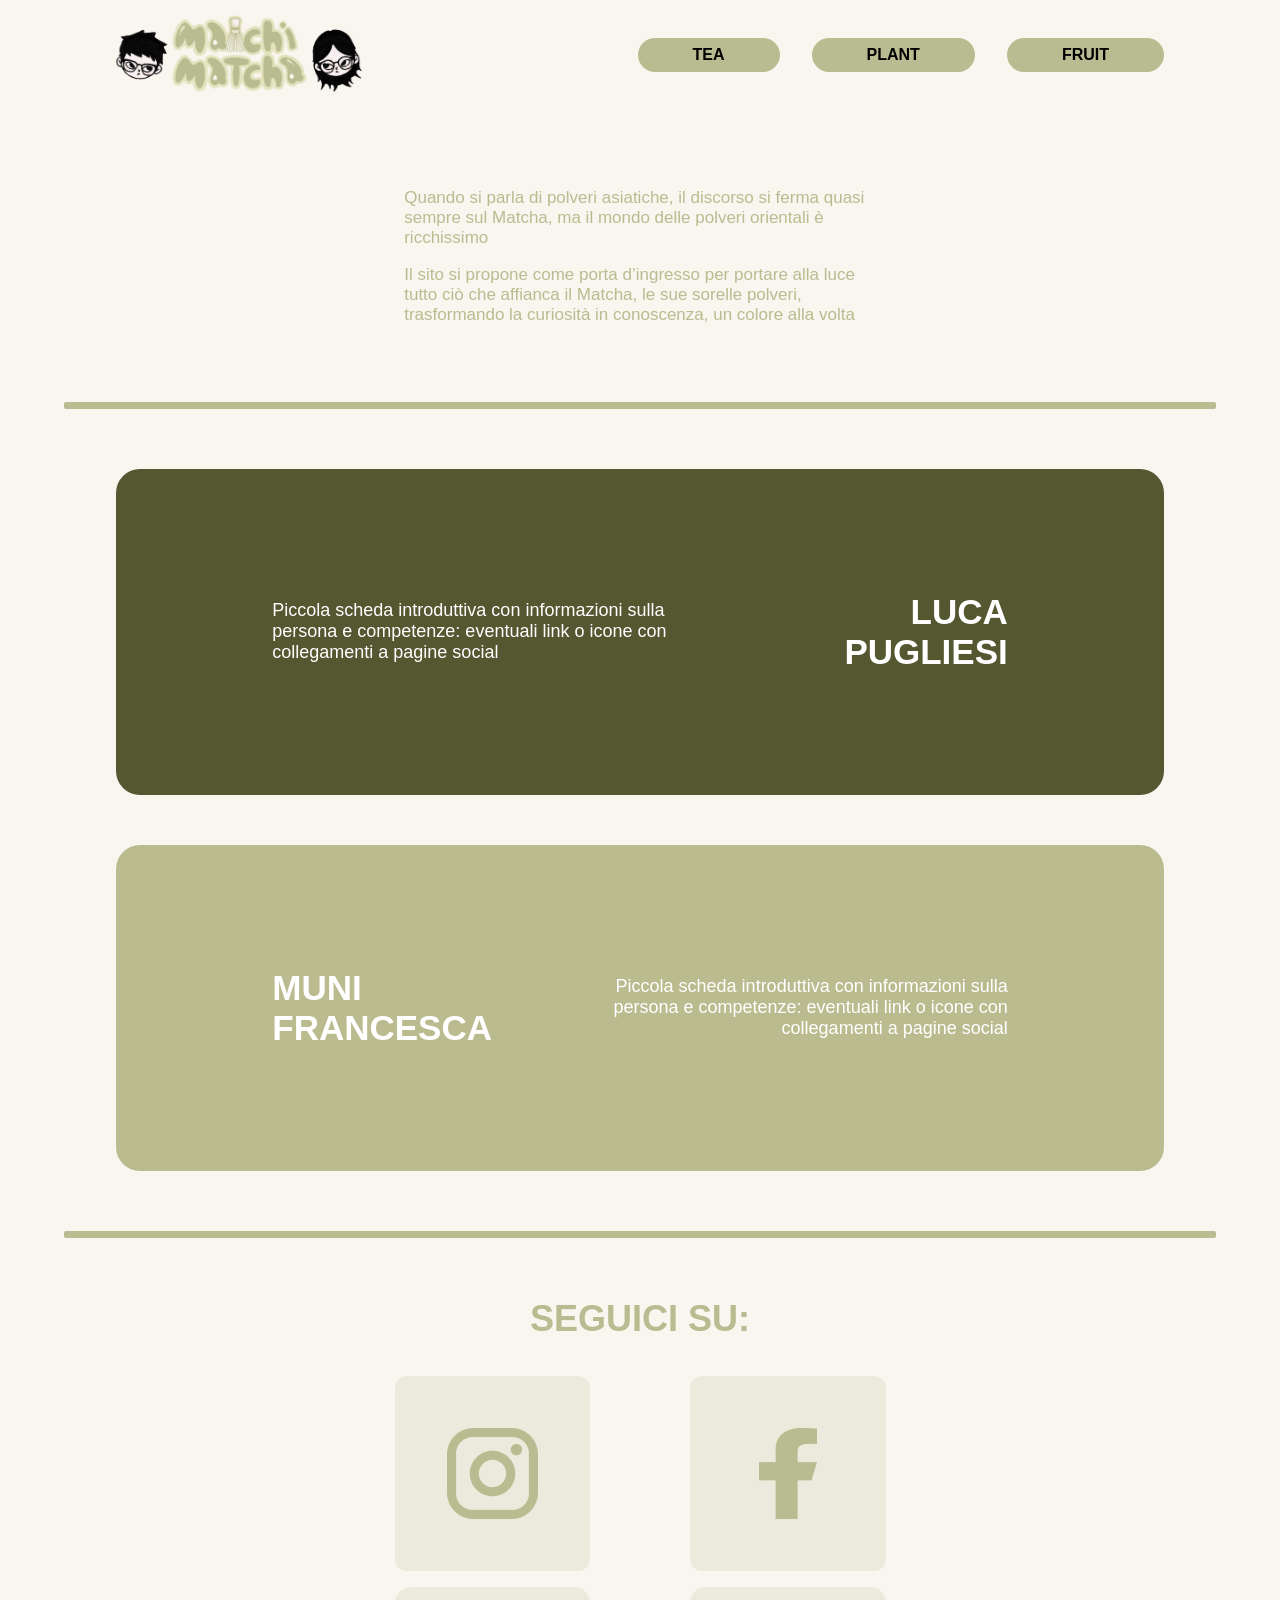
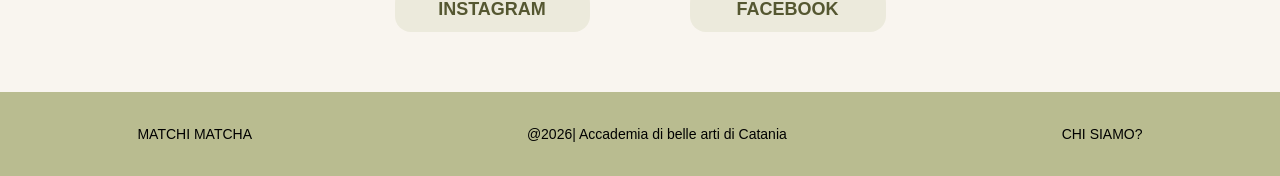
==== chi-siamo.html @ 129ca9f0 "Add files via upload" ====
<!DOCTYPE html>
<html lang="it">
<head>
    <meta charset="UTF-8">
    <meta name="viewport" content="width=device-width, initial-scale=1.0">
    <title>Chi siamo</title>
    <link rel="stylesheet" href="css/style.css">
</head>
<body>
    <header>
    <a href="index.html"><img src="img/logo.PNG" alt=""></a>
    <div class="hamburger" onclick="this.classList.toggle('aperto'); document.getElementById('menu-mobile').classList.toggle('aperto')">
        <span></span>
        <span></span>
        <span></span>
    </div>
    <nav>
        <ul>
            <li><a href="tea.html">TEA</a></li>
            <li><a href="plant.html">PLANT</a></li>
            <li><a href="fruit.html">FRUIT</a></li>
        </ul>
    </nav>
    <nav id="menu-mobile">
        <ul>
            <li><a href="tea.html">TEA</a></li>
            <li><a href="plant.html">PLANT</a></li>
            <li><a href="fruit.html">FRUIT</a></li>
        </ul>
    </nav>
</header>

    <section class="testo_introduttivo">
        <div>
            <p>Quando si parla di polveri asiatiche, il discorso si ferma quasi sempre sul Matcha, ma il mondo delle polveri orientali è ricchissimo</p>
            <p>Il sito si propone come porta d’ingresso per portare alla luce tutto ciò che affianca il Matcha, le sue sorelle polveri, trasformando la curiosità in conoscenza, un colore alla volta</p>
        </div>
    </section>

    <hr class="separatore_verde">

    <section class="schede_contatti">
        <div class="luca">
            <p>Piccola scheda introduttiva con informazioni sulla persona e competenze: eventuali link o icone con collegamenti a pagine social</p>
            <h2>LUCA PUGLIESI</h2>
        </div>
        <div class="francesca">
            <h2>MUNI FRANCESCA</h2>
            <p>Piccola scheda introduttiva con informazioni sulla persona e competenze: eventuali link o icone con collegamenti a pagine social</p>
        </div>
    </section>

    <hr class="separatore_verde">

    <section class="social">
        <h3>SEGUICI SU:</h3>
        <div class="social_griglia">
             <div>
            <a href="" class="instagram">
                <img src="img/instagram.png" alt="Instagram">
                <div class="testo">
                    <p>INSTAGRAM</p>
                </div>
                 </a>
          </div>
            <a href="" class="facebook">
                <img src="img/facebook.png" alt="Facebook">
                <div class="testo">
                    <p>FACEBOOK</p>
                </div>
            </a>
        </div>
    </section>

    <footer>
        <p>MATCHI MATCHA</p>
        <p>@2026| <a href="https://www.abacatania.it/">Accademia di belle arti di Catania</a></p>
        <p><a href="chi-siamo.html">CHI SIAMO?</a></p>
    </footer>
</body>
</html>
---- css/style.css ----
body{
    margin: 0px;
    background-color:#F9F5EF;
      font-family: 'Franklin Gothic Medium', 'Arial Narrow', Arial, sans-serif;
}

header{
    display: flex;
    align-items: center;
    justify-content: space-between;
    margin: 0px 116px;
    padding: 15px 0px;
    
}



header img {
    width: 245.88px;
    height: auto;
}

header nav ul {
    display: flex;
    list-style: none;
    gap: 32px;
    margin: 0;
    padding: 0;
    font-weight: bold;
}

header nav ul li a {
    background-color: #b9bc90;
    border-radius: 100px;
    position: relative;
    overflow: hidden;
    cursor: pointer;
    transition: background-color 0.4s ease, box-shadow 0.4s ease;
}

header nav ul li:hover a {
    background-color: #8B8E5F;
    box-shadow: 0 4.5px 4px rgba(131, 134, 81, 0.5);
    
}

header nav ul li a {
    position: relative;
    z-index: 1;
    text-decoration: none;
    color: black;
    display: block;
      padding: 8px 55px;
    transition: color 0.6s cubic-bezier(0.16, 1, 0.3, 1);
}

header nav ul li:hover a {
    color: white;
}

header nav ul li a {
    text-decoration: none;
    color: black;
}

.hero {
    position: relative;
    width: 100%;
}

.hero img {
    display: block;
    width: 100%;
}

.hero_text {
    position: absolute;
    top: 50%;
    right: 5%;
    transform: translateY(-50%);
    text-align: right;
    font-size: 32px;
    font-style: italic;
    line-height: 150%;
    color: white;
    width: 432px;
}

a {
    text-decoration: none;
    color: black;
}

.descrizione {
    margin: 60px 116px;
}

.descrizione_gruppo {
    display: flex;
    gap: 25px;
    align-items: center;
    justify-content: space-around; 
}

.descrizione_testo {
    display: flex;
    flex-direction: column;
    gap: 28px;
}

.descrizione_testo p {
    width: 659px;
    font-size: 24px;
    line-height: 150%;
    margin: 0px;
}

.descrizione_gruppo img {
    width: 129px;
    height: 129px;
}


.separatore_verde {
    border: none;
    border-top: 7px solid #B9BC90;
    margin: 20px auto;
    border-radius: 2px;
    width: 90%;
}


.categorie {
    margin: 60px 116px;
}

.categorie_gruppo {
    display: flex;
    flex-direction: column;
    align-items: center;
    gap: 50px;
}

.categorie_gruppo h1 {
text-transform: uppercase;
font-size: 36px;
margin: 0px;
}

.categorie_polveri {
    display: flex;
    align-items: flex-start;
    gap: 120px;
}

.categorie_polveri div {
    display: flex;
    flex-direction: column;
    align-items: center;
}

.categorie_polveri div img {
    width: 87px;
    height: 87px;
    transition: transform 0.4s cubic-bezier(0.16, 1, 0.3, 1);
}

.categorie_polveri div img:hover {
    transform: translateY(-6px);
}

.categorie_polveri div h2 {
    color: #B9BC90;
}

.categorie_polveri div p {
    font-size: 20px;
    width: 200px;
    text-align: center;
    margin: 0px;
}


.polveri {
    margin: 60px 116px;
}

.polveri_griglia {
    display: grid;
    grid-template-columns: repeat(3, 234px);
    column-gap: 60px;
    row-gap: 20px;
    justify-content: center
}

.polveri_griglia div {
    text-align: center;
    position: relative;
    transition: transform 0.4s cubic-bezier(0.16, 1, 0.3, 1);
}

.polveri_griglia div:hover {
    transform: translateY(-8px);
}

.polveri_griglia div img {
    width: 234px;
    height: 200px;
    border-radius: 16px;
}

.polveri_griglia div p {
   
    font-size: 20px;
    letter-spacing: -1.1%;
    line-height: 150%;
    background-color: white;
    opacity: 80%;
    width: 100%;
    padding: 12px 0px;
    border-radius: 0px 0px 16px 16px;
    position: absolute;
    bottom: 3.3px;
    left: 0px;
    margin: 0px;
    box-sizing: border-box;
}
.polveri_griglia div p:hover{
    color:#555731;
}

.polveri_griglia a {
    text-decoration: none;
    color: black;
}


.ricetta {
    margin: 60px 0px;
}

.ricetta_contenuto {
    display: flex;
    background-color: #B9BC90;
    padding: 30px 116px;
    gap: 33px;
    justify-content: center;
}

.ricetta_contenuto img {
    width: 465px;
    min-width: 465px;
    height: 246.400px;
    border-radius: 24px;
}

.ricetta_contenuto div {
    width: 466px;
}

.ricetta_contenuto div h3 {
font-size: 24px;
}

.ricetta_contenuto div p {
    font-size: 18px;
}


footer {
    display: flex;
    background-color: #B9BC90;
    justify-content: space-around;
    padding: 20px 0px;
    font-size: 14px;
}

footer a {
    text-decoration: none;
    color: black;
}


.hamburger {
    display: none;
}

#menu-mobile {
    display: none;
}


@media (max-width: 1024px) {
    header {
        margin: 0px 40px;
    }

    header img {
        width: 150px;
    }

    .descrizione {
        margin: 40px 40px;
    }

    .descrizione_testo p {
        width: 100%;
    }

    .categorie {
        margin: 40px 40px;
    }

    .categorie_polveri {
        gap: 60px;
    }

    .polveri {
        margin: 40px 40px;
    }

    .polveri_griglia {
        grid-template-columns: repeat(3, 1fr);
        column-gap: 30px;
    }

    .polveri_griglia div img {
        width: 100%;
        height: auto;
    }

    .ricetta_contenuto {
        padding: 30px 40px;
        align-items: center;
        flex-direction: column;
    }

    .ricetta_contenuto img {
        width: 45%;
    }

    .ricetta_contenuto div {
        width: 100%;
        text-align: center;
    }

    .separatore_verde {
        margin: 20px 40px;
    }
}

@media (max-width: 768px) {
    header {
    flex-direction: row;
    justify-content: space-between;
    align-items: center;
    margin: 0px 20px;
    padding: 16px 0px;
    position: relative;
}

header > nav {
    display: none;
}

.hamburger {
    display: flex;
    flex-direction: column;
    gap: 5px;
    cursor: pointer;
    z-index: 100;
}

.hamburger span {
    display: block;
    width: 26px;
    height: 3px;
    background-color: black;
    border-radius: 2px;
    transition: all 0.3s ease;
}

.hamburger.aperto span:nth-child(1) {
    transform: translateY(8px) rotate(45deg);
}

.hamburger.aperto span:nth-child(2) {
    opacity: 0;
}

.hamburger.aperto span:nth-child(3) {
    transform: translateY(-8px) rotate(-45deg);
}

#menu-mobile {
    display: none;
    position: absolute;
    top: 100%;
    right: 0;
    background-color: #F9F5EF;
    border-radius: 16px;
    padding: 12px 8px;
    box-shadow: 0 8px 32px rgba(0,0,0,0.08);
    z-index: 99;
    min-width: 140px;
}

#menu-mobile.aperto {
    display: block;
}

#menu-mobile ul {
    flex-direction: column;
    gap: 4px;
    padding: 0;
    margin: 0;
    list-style: none;
    display: flex;
}

#menu-mobile ul li {
    padding: 10px 24px;
    font-size: 14px;
    background-color: transparent;
    border-radius: 10px;
    text-align: center;
    letter-spacing: 1px;
    transition: background-color 0.2s ease;
}

#menu-mobile ul li:hover {
    background-color: #b9bc9020;
}

    header img {
        width: 180px;
    }

    .hero-text {
        font-size: 16px;
        width: 200px;
        line-height: 135%;
    }

    .descrizione {
        margin: 30px 20px;
    }

    .descrizione_gruppo {
        flex-direction: column;
        text-align: center;
    }

    .descrizione_testo p {
        width: 100%;
        font-size: 16px;
    }

    .descrizione_gruppo img {
        width: 90px;
        height: 90px;
    }

    .descrizione_testo {
    display: contents;
}

.descrizione_testo p:first-child {
    order: 1;
}

.descrizione_gruppo img {
    order: 2;
}

.descrizione_testo p:last-child {
    order: 3;
}

.descrizione_gruppo {
    display: flex;
    flex-direction: column;
    align-items: center;
    text-align: center;
}

    .separatore {
        margin: 20px 20px;
    }

    .categorie {
        margin: 30px 20px;
    }

    .categorie_gruppo h1 {
        font-size: 24px;
        text-align: center;
    }

    .categorie_polveri {
        flex-direction: column;
        align-items: center;
        gap: 30px;
    }

    .categorie_polveri div img {
        width: 65px;
        height: 65px;
    }

    .categorie_polveri div h2 {
        font-size: 14px;
    }

    .categorie_polveri div p {
        font-size: 13px;
    }

    .polveri {
        margin: 30px 20px;
    }

    .polveri_griglia {
        grid-template-columns: repeat(2, 1fr);
        column-gap: 16px;
        row-gap: 16px;
    }

    .polveri_griglia div img {
        width: 100%;
        height: auto;
        aspect-ratio: 234 / 200;
        object-fit: cover;
        border-radius: 16px;
    }

    .polveri_griglia div p {
        font-size: 13px;
    }

    .ricetta_contenuto {
        flex-direction: column;
        align-items: center;
        padding: 24px 20px;
        gap: 20px;
    }

    .ricetta_contenuto img {
        width: 100%;
        height: auto;
        max-width: 460px;
        min-width: unset;
    }

    .ricetta_contenuto div {
        width: 100%;
        text-align: center;
    }

    .ricetta_contenuto div h3 {
        font-size: 18px;
    }

    .ricetta_contenuto div p {
        font-size: 14px;
    }

    footer {
        flex-direction: column;
        align-items: center;
        gap: 6px;
        font-size: 12px;
        padding: 16px 0px;
    }
}

@media (max-width: 480px) {

    .hero_text {
        font-size: 13px;
        width: 160px;
    }

    .polveri_griglia {
        grid-template-columns: repeat(1, 1fr);
    }

    .polveri_griglia div img {
        width: 100%;
        height: auto;
        aspect-ratio: 234 / 200;
        object-fit: cover;
    }
}

/* chi siamo*/ 
.testo_introduttivo {
    margin: 60px 116px;
    display: flex;
    justify-content: center;
}

.testo_introduttivo div {
    text-align: left;
    width: 45%;
}

.testo_introduttivo div p {
    font-size: 17px;
    color: #B9BC90;
}

.schede_contatti {
    margin: 60px 116px;
    display: flex;
    flex-direction: column;
    gap: 50px;
}

.luca, .francesca {
    display: flex;
    flex-direction: row;
    justify-content: space-around;
    border-radius: 24px;
    padding: 94px;
    color: white;
    align-items: center;
}

.luca {
    background-color: #555731;
}

.francesca {
    background-color: #BABC90;
}

.luca h2, .francesca h2 {
    font-size: 35px;
    width: 174px;
}

.luca p, .francesca p {
    width: 437px;
    font-size: 18px;
}

.luca h2 {
    text-align: right;
}

.francesca p {
    text-align: right;
}

.social {
    margin: 60px 116px;
}

.social h3 {
    text-align: center;
    font-size: 36px;
    color: #b9bc90;
}

.social_griglia {
    display: flex;
    align-items: center;
    justify-content: center;
    gap: 100px;
    text-align: center;
}


.social_griglia a {
    text-decoration: none;
}

.social_griglia div:hover img,
.social_griglia div:hover .testo,
.facebook:hover img,
.facebook:hover .testo {
    background-color: #b9bc9060;
}

.instagram, .facebook {
    display: flex;
    flex-direction: column;
    align-items: center;
    gap: 16px;
}

.instagram img, .facebook img {
    background-color: #b9bc9032;
    border-radius: 12px;
    padding: 52px;
}

.facebook img {
    padding: 52px 69px;
}

.instagram .testo, .facebook .testo {
    background-color: #b9bc9032;
    border-radius: 16px;
    padding: 12px 0px;
    width: 100%;
}

.instagram .testo p, .facebook .testo p {
    font-size: 18px;
    color: #555731;
    margin: 0;
    font-weight: bold;
}


@media (min-width: 769px) and (max-width: 1200px) {

    .testo_introduttivo {
        margin: 40px 40px;
    }

    .testo_introduttivo div {
        width: 70%;
    }

    .schede_contatti {
        margin: 40px 40px;
    }

    .luca, .francesca {
        padding: 50px;
    }

    .luca p, .francesca p {
        width: 55%;
    }

    .luca h2, .francesca h2 {
        width: auto;
    }

    .social {
        margin: 40px 40px;
    }

    .social_griglia {
        gap: 50px;
    }
}

@media (max-width: 768px) {

    .testo_introduttivo {
        margin: 40px 16px;
    }

    .testo_introduttivo div {
        width: 100%;
    }

    .schede_contatti {
        margin: 40px 16px;
        gap: 24px;
    }

    .luca, .francesca {
        flex-direction: column;
        padding: 32px 24px;
        gap: 16px;
        text-align: center;
    }

    .luca h2, .francesca h2 {
        width: 100%;
        text-align: center;
    }

    .luca p, .francesca p {
        width: 100%;
        text-align: center;
    }

    .social {
        margin: 40px 16px;
    }

    .social_griglia {
    gap: 24px;
    transform: scale(0.9);
    transform-origin: center;
    }

    .instagram img, .facebook img {
    padding: 24px;
    }

    .facebook img {
    padding: 24px 38px;
    }
}
 /*tea*/
.titolo_pagina_tea div {
    background-color: #b9ae90;
    margin: 0px 116px;
    padding: 30px 0px;
    text-align: center;
    border-radius: 16px;
}

.titolo_pagina_tea div h2 {
    font-size: 30px;
    margin: 0px;
    display: flex;
    justify-content: center;
    height: 57px;
    align-items: center;
}

.sottotitolo {
    margin: 60px 116px;
    text-align: center;
}

.sottotitolo p {
    font-size: 18px;
}

.immagine {
    margin: 60px 116px;
}

.immagine img {
    width: 100%;
    border-radius: 24px;
}

.carosello {
    position: relative;
    overflow: hidden;
    border-radius: 24px;
}

.carosello input[type="radio"] {
    display: none;
}

.slide img {
    width: 100%;
    height: 500px;
    object-fit: cover;
    display: block;
}

.slides {
    display: flex;
    transition: transform 0.5s ease;
    width: 300%;
}

.slide {
    width: 33.333%;
    flex-shrink: 0;
}

#s1:checked ~ .slides { transform: translateX(0%); }
#s2:checked ~ .slides { transform: translateX(-33.333%); }
#s3:checked ~ .slides { transform: translateX(-66.666%); }

.freccia {
    position: absolute;
    top: 50%;
    transform: translateY(-50%);
    background: rgba(0,0,0,0.35);
    color: white;
    padding: 10px 16px;
    border-radius: 50%;
    cursor: pointer;
    font-size: 18px;
    display: none;
    user-select: none;
    z-index: 10;
}

.freccia.prev { left: 12px; }
.freccia.next { right: 12px; }

#s1:checked ~ .freccia.prev:nth-of-type(1),
#s2:checked ~ .freccia.prev:nth-of-type(2),
#s3:checked ~ .freccia.prev:nth-of-type(3) { display: block; }

#s1:checked ~ .freccia.next:nth-of-type(4),
#s2:checked ~ .freccia.next:nth-of-type(5),
#s3:checked ~ .freccia.next:nth-of-type(6) { display: block; }

.dots {
    position: absolute;
    bottom: 14px;
    width: 100%;
    display: flex;
    justify-content: center;
    gap: 10px;
}

.dots label {
    width: 12px;
    height: 12px;
    border-radius: 50%;
    background: rgba(255,255,255,0.5);
    cursor: pointer;
    display: block;
}

#s1:checked ~ .dots label:nth-child(1),
#s2:checked ~ .dots label:nth-child(2),
#s3:checked ~ .dots label:nth-child(3) { background: white; }

.bottoni_tea {
    margin: 60px 116px;
    display: flex;
    flex-direction: column;
    align-items: center;
    gap: 25px;
}

.bottoni_tea div {
    background-color: #b9ae90;
    border-radius: 16px;
    text-align: center;
    width: 300px;
}

.bottoni_tea div a {
    display: block;        
     padding: 20px 0px;   
    text-decoration: none;
    color: black;        
    font-weight: bold;
    transition: color 0.4s ease;
}

.bottoni_tea div:hover  {
   transition: 0.4s ease, box-shadow 0.4s ease;
   background-color: #555731;

}

.bottoni_tea div:hover a{
     color: #F9F5EF;
}

.bottoni_tea div p {
    font-size: 20px;
    margin: 0px;
}


.separatore_tea {
    border-top: 7px solid #b9ae90 !important;
    width: 90%;
} 

.descrizione_categoria_tea {
    margin: 60px 116px;
      align-items: center;
    text-align: left;
    display: flex;
    flex-direction: column;
}

.descrizione_normale_tea, .descrizione_grassetto_tea {
    font-size: 17px;
    line-height: 50%;
}

.descrizione_grassetto_tea {
    font-weight: bold;
    align-items: center;
    text-align: left;
}


@media (min-width: 769px) and (max-width: 1200px) {

    .titolo_pagina_tea div {
        margin: 0px 40px;
    }

    .sottotitolo {
        margin: 40px 40px;
    }

    .immagine {
        margin: 40px 40px;
    }

    .bottoni_tea {
        margin: 40px 40px;
    }

    .descrizione_categoria_tea {
        margin: 40px 40px;
    }
}

@media (max-width: 768px) {

    .titolo_pagina_tea div {
        margin: 0px 16px;
    }

    .sottotitolo {
        margin: 40px 16px;
    }

    .immagine {
        margin: 40px 16px;
    }

    .bottoni_tea {
        margin: 40px 16px;
    }

    .bottoni_tea div {
    padding: 10px 0px;
    width: 160px;
    max-width: 160px;
}

    .descrizione_categoria_tea {
        margin: 40px 16px;
    }

    .descrizione_normale_tea, .descrizione_grassetto_tea {
        line-height: 100%;
    }

    .slide img {
    height: 200px;
}
}

/*fruit*/
.titolo_pagina_fruit div {
    background-color: #EEA0A7;
    margin: 0px 116px;
    padding: 30px 0px;
    text-align: center;
    border-radius: 16px;
}

.titolo_pagina_fruit div h2 {
    font-size: 30px;
    margin: 0px;
    display: flex;
    justify-content: center;
    height: 57px;
    align-items: center;
}

.sottotitolo {
    margin: 60px 116px;
    text-align: center;
}

.sottotitolo p {
    font-size: 18px;
}

.immagine {
    margin: 60px 116px;
}

.immagine img {
    width: 100%;
    border-radius: 24px;
}

.carosello {
    position: relative;
    overflow: hidden;
    border-radius: 24px;
}

.carosello input[type="radio"] {
    display: none;
}

.slide img {
    width: 100%;
    height: 500px;
    object-fit: cover;
    display: block;
}

.slides {
    display: flex;
    transition: transform 0.5s ease;
    width: 300%;
}

.slide {
    width: 33.333%;
    flex-shrink: 0;
}

#s1:checked ~ .slides { transform: translateX(0%); }
#s2:checked ~ .slides { transform: translateX(-33.333%); }
#s3:checked ~ .slides { transform: translateX(-66.666%); }

.freccia {
    position: absolute;
    top: 50%;
    transform: translateY(-50%);
    background: rgba(0,0,0,0.35);
    color: white;
    padding: 10px 16px;
    border-radius: 50%;
    cursor: pointer;
    font-size: 18px;
    display: none;
    user-select: none;
    z-index: 10;
}

.freccia.prev { left: 12px; }
.freccia.next { right: 12px; }

#s1:checked ~ .freccia.prev:nth-of-type(1),
#s2:checked ~ .freccia.prev:nth-of-type(2),
#s3:checked ~ .freccia.prev:nth-of-type(3) { display: block; }

#s1:checked ~ .freccia.next:nth-of-type(4),
#s2:checked ~ .freccia.next:nth-of-type(5),
#s3:checked ~ .freccia.next:nth-of-type(6) { display: block; }

.dots {
    position: absolute;
    bottom: 14px;
    width: 100%;
    display: flex;
    justify-content: center;
    gap: 10px;
}

.dots label {
    width: 12px;
    height: 12px;
    border-radius: 50%;
    background: rgba(255,255,255,0.5);
    cursor: pointer;
    display: block;
}

#s1:checked ~ .dots label:nth-child(1),
#s2:checked ~ .dots label:nth-child(2),
#s3:checked ~ .dots label:nth-child(3) { background: white; }

.bottoni_fruit {
    margin: 60px 116px;
    display: flex;
    flex-direction: column;
    align-items: center;
    gap: 25px;
}

.bottoni_fruit div {
    background-color: #EEA0A7;
    border-radius: 16px;
    text-align: center;
    width: 300px;
}

.bottoni_fruit div a {
    display: block;        
     padding: 20px 0px;   
    text-decoration: none;
    color: black;        
    font-weight: bold;
    transition: color 0.4s ease;
}

.bottoni_fruit div:hover  {
   transition: 0.4s ease, box-shadow 0.4s ease;
   background-color: #5f3134;

}

.bottoni_fruit div:hover a{
     color: #F9F5EF;
}

.bottoni_fruit div p {
    font-size: 20px;
    margin: 0px;
}

.separatore_fruit {
    border-top: 7px solid #EEA0A7 !important;
    width: 90%;
} 

.descrizione_categoria_fruit {
   margin: 60px 116px;
      align-items: center;
    text-align: left;
    display: flex;
    flex-direction: column;
}

.descrizione_normale_fruit, .descrizione_grassetto_fruit {
    font-size: 17px;
    line-height: 50%;
}

.descrizione_grassetto_fruit {
    font-weight: bold;
}


@media (min-width: 769px) and (max-width: 1200px) {

    .titolo_pagina_fruit div {
        margin: 0px 40px;
    }

    .sottotitolo {
        margin: 40px 40px;
    }

    .immagine {
        margin: 40px 40px;
    }

    .bottoni_fruit {
        margin: 40px 40px;
    }

    .descrizione_categoria_fruit {
        margin: 40px 40px;
    }
}

@media (max-width: 768px) {

    .titolo_pagina_fruit div {
        margin: 0px 16px;
    }

    .sottotitolo {
        margin: 40px 16px;
    }

    .immagine {
        margin: 40px 16px;
    }

    .bottoni_fruit {
        margin: 40px 16px;
    }

    .bottoni_fruit div {
    padding: 10px 0px;
    width: 160px;
    max-width: 160px;
}

    .descrizione_categoria_fruit {
        margin: 40px 16px;
    }

    .descrizione_normale_fruit, .descrizione_grassetto_fruit {
        line-height: 100%;
    }

    .slide img {
    height: 200px;
}
}

/*plant*/
.titolo_pagina_plant div {
    background-color: #F0DDA0;
    margin: 0px 116px;
    padding: 30px 0px;
    text-align: center;
    border-radius: 16px;
}

.titolo_pagina_plant div h2 {
  
    font-size: 30px;
    margin: 0px;
    display: flex;
    justify-content: center;
    height: 57px;
    align-items: center;
}

.sottotitolo {
    margin: 60px 116px;
    text-align: center;
}

.sottotitolo p {
    font-size: 18px;
}

.immagine {
    margin: 60px 116px;
}

.immagine img {
    width: 100%;
    border-radius: 24px;
}

.carosello {
    position: relative;
    overflow: hidden;
    border-radius: 24px;
}

.carosello input[type="radio"] {
    display: none;
}

.slide img {
    width: 100%;
    height: 500px;
    object-fit: cover;
    display: block;
}

.slides {
    display: flex;
    transition: transform 0.5s ease;
    width: 300%;
}

.slide {
    width: 33.333%;
    flex-shrink: 0;
}

#s1:checked ~ .slides { transform: translateX(0%); }
#s2:checked ~ .slides { transform: translateX(-33.333%); }
#s3:checked ~ .slides { transform: translateX(-66.666%); }

.freccia {
    position: absolute;
    top: 50%;
    transform: translateY(-50%);
    background: rgba(0,0,0,0.35);
    color: white;
    padding: 10px 16px;
    border-radius: 50%;
    cursor: pointer;
    font-size: 18px;
    display: none;
    user-select: none;
    z-index: 10;
}

.freccia.prev { left: 12px; }
.freccia.next { right: 12px; }

#s1:checked ~ .freccia.prev:nth-of-type(1),
#s2:checked ~ .freccia.prev:nth-of-type(2),
#s3:checked ~ .freccia.prev:nth-of-type(3) { display: block; }

#s1:checked ~ .freccia.next:nth-of-type(4),
#s2:checked ~ .freccia.next:nth-of-type(5),
#s3:checked ~ .freccia.next:nth-of-type(6) { display: block; }

.dots {
    position: absolute;
    bottom: 14px;
    width: 100%;
    display: flex;
    justify-content: center;
    gap: 10px;
}

.dots label {
    width: 12px;
    height: 12px;
    border-radius: 50%;
    background: rgba(255,255,255,0.5);
    cursor: pointer;
    display: block;
}

#s1:checked ~ .dots label:nth-child(1),
#s2:checked ~ .dots label:nth-child(2),
#s3:checked ~ .dots label:nth-child(3) { background: white; }

.bottoni_plant {
    margin: 60px 116px;
    display: flex;
    flex-direction: column;
    align-items: center;
    gap: 25px;
}

.bottoni_plant div {
    background-color: #F0DDA0;
    border-radius: 16px;
    text-align: center;
    width: 300px;
}

.bottoni_plant div a {
    display: block;        
     padding: 20px 0px;   
    text-decoration: none;
    color: black;        
    font-weight: bold;
    transition: color 0.4s ease;
}

.bottoni_plant div:hover  {
   transition: 0.4s ease, box-shadow 0.4s ease;
   background-color: #a89a69;

}

.bottoni_plant div:hover a{
     color: #F9F5EF;
}

.bottoni_plant div p {
    font-size: 20px;
    margin: 0px;
}

.separatore_plant {
    border-top: 7px solid #F0DDA0 !important;
    width: 90%;
} 

.descrizione_categoria_plant {
    margin: 60px 116px;
    text-align: left;
    align-items: center;
    display: flex;
    flex-direction: column;
}

.descrizione_normale_plant, .descrizione_grassetto_plant {
    font-size: 17px;
    line-height: 50%;
}

.descrizione_grassetto_plant {
    font-weight: bold;
    text-align: left;
}

/*responsive*/ 
@media (min-width: 769px) and (max-width: 1200px) {

    .titolo_pagina_plant div {
        margin: 0px 40px;
    }

    .sottotitolo {
        margin: 40px 40px;
    }

    .immagine {
        margin: 40px 40px;
    }

    .bottoni_plant {
        margin: 40px 40px;
    }

    .descrizione_categoria_plant {
        margin: 40px 40px;
    }
}

@media (max-width: 768px) {

    .titolo_pagina_plant div {
        margin: 0px 16px;
    }

    .sottotitolo {
        margin: 40px 16px;
    }

    .immagine {
        margin: 40px 16px;
    }

    .bottoni_plant {
        margin: 40px 16px;
    }

    .bottoni_plant div {
    padding: 10px 0px;
    width: 160px;
    max-width: 160px;
}

    .descrizione_categoria_plant {
        margin: 40px 16px;
    }

    .descrizione_normale_plant, .descrizione_grassetto_plant {
        line-height: 100%;
    }

    .slide img {
    height: 200px;
}
}



/*matcha e hojicha*/
.titolo_pagina_tea div {
    background-color: #b9ae90;
    margin: 0px 116px;
    padding: 30px 0px;
    text-align: center;
    border-radius: 16px;
}

.titolo_pagina_tea div h2 {
    font-size: 30px;
    margin: 0px;
}

.titolo_pagina_tea div p {
    font-size: 17px;
    color: #761414;
    margin: 0px;
}

.sottotitolo {
    margin: 60px 116px;
    text-align: center;
}

.sottotitolo p {
    font-size: 18px;
}

.immagine_dettaglio {
    margin: 60px 116px;
}

.immagine_dettaglio img {
    width: 100%;
    height: 400px;
    object-fit: cover;
    border-radius: 24px;
}

.descrizione_polvere {
    margin: 60px 216px !important;
}

.descrizione_polvere p {
    font-size: 18px;
}

.descrizione_centrale_tea {
    margin: 60px 0px;
    display: flex;
    flex-direction: row;
    justify-content: space-between;
    align-items: center;
}

.descrizione_centrale_tea h3 {
    font-size: 28px;
    color: #B9AE90;
    margin: 0px;
    width: 20%;
}

.descrizione_centrale_tea p {
    font-size: 18px;
    margin: 0px;
    width: 50%;
}

.descrizione_centrale_tea img {
    width: 45%;
    max-width: 670px;
    height: 300px;
    object-fit: cover;
    border-radius: 24px;
}

.immagini_polveri {
    margin: 60px 216px;
    display: flex;
    flex-direction: row;
    justify-content: space-between;
    
}

.immagini_polveri img {
    border-radius: 24px;
    width: 30%;
    height: 280px;
    object-fit: cover;
}


.separatore_tea {
    border-top: 7px solid #B9AE90 !important;
}

.storia_tea {
    margin: 60px 116px;
    display: flex;
    flex-direction: row;
    justify-content: space-around;
    background-color: #B9AE90;
    border-radius: 24px;
    padding: 68px;
    align-items: center;
}

.storia_tea img {
    width: 465px;
    height: auto;
    border-radius: 16px;
}

.storia_testo {
    width: 480px;
    height: fit-content;
}

.storia_testo h3 {
    font-size: 30px;
    margin: 0px;
    color: white;
}

.storia_testo p {
    font-size: 18px;
    color: white;
    margin: 0px;
}

.benefici_tea {
    display: flex;
    flex-direction: column;
    gap: 15px;
    text-align: left;
    margin: 60px 216px !important;
    width: 69%;
}  
    
    
    

.benefici_tea h3, .benefici_tea p {
    margin: 0px;
      text-align: left;
}

.benefici_tea h3 {
    font-size: 30px;
    color: #B9AE90;
      text-align: left;
}

.benefici_tea p {
    font-size: 18px;
      text-align: left;
}

.benefici_tea ul {
    font-size: 18px;
    text-align: left;
    padding: 0;
    margin: 16px auto 0px;
    width: fit-content;
}

.benefici_tea ul li {
    margin-bottom: 8px;
}

@media (max-width: 768px) {

    .titolo_pagina_tea div {
        margin: 0px 16px;
    }

    .sottotitolo {
        margin: 40px 16px;
    }

    .immagine_dettaglio {
        margin: 40px 16px;
    }

    .descrizione_polvere {
        margin: 40px 16px !important;
    }

    .descrizione_centrale_tea {
        flex-direction: column;
        gap: 24px;
        align-items: flex-start;
    }

    .descrizione_centrale_tea h3 {
        width: 100%;
    }

    .descrizione_centrale_tea p {
        width: 100%;
    }

    .descrizione_centrale_tea img {
        width: 100%;
        max-width: 100%;
        height: 200px;
        object-fit: cover;
    }

    .immagine_dettaglio img {
        height: 200px;
    }

    .immagini_polveri {
        flex-wrap: wrap;
        margin: 40px 16px;
        gap: 12px;
        justify-content: center;
    }

    .immagini_polveri img {
        width: 45%;
        max-width: 45%;
    }

    .immagini_polveri img {
        width: 45%;
        max-width: 45%;
        height: 150px;
        object-fit: cover;
}

    .storia_tea {
        flex-direction: column;
        margin: 40px 16px;
        padding: 24px 16px;
        gap: 24px;
    }

    .storia_tea img {
        width: 100%;
        max-width: 100%;
    }

    .storia_testo {
        width: 100%;
    }

    .benefici_tea {
    margin: 60px 26px !important;
    width: 90%;
    }

    .benefici_tea ul {
        text-align: left;
        list-style-position: outside;
        padding-left: 20px;
    }
}

@media (min-width: 769px) and (max-width: 1400px) {

    .titolo_pagina_tea div {
        margin: 0px 40px;
    }

    .sottotitolo {
        margin: 40px 40px;
    }

    .immagine_dettaglio {
        margin: 40px 40px;
    }

    .descrizione_polvere {
        margin: 40px 60px;
    }

    .descrizione_centrale_tea img {
        width: 50%;
        max-width: 50%;
    }

    .descrizione_centrale_tea h3 {
        width: 180px;
    }

    .descrizione_centrale_tea p {
        width: 250px;
    }

    .immagini_polveri {
        margin: 40px 40px;
        gap: 12px;
    }

    .immagini_polveri img {
        width: 30%;
        max-width: 30%;
    }

    .storia_tea {
        margin: 40px 40px;
        padding: 40px 32px;
        gap: 24px;
    }

    .storia_tea img {
        width: 45%;
        max-width: 45%;
    }

    .storia_testo {
        width: 45%;
    }

    .benefici_tea {
        margin: 40px 40px;
    }
}


/* ginseng e curcuma*/
.titolo_pagina div {
    background-color: #F0DDA0;
    margin: 0px 116px;
    padding: 30px 0px;
    text-align: center;
    border-radius: 16px;
}

.titolo_pagina div h2 {
    font-size: 30px;
    margin: 0px;
}

.titolo_pagina div p {
    font-size: 17px;
    color: #761414;
    margin: 0px;
}



.sottotitolo {
    margin: 60px 116px;
    text-align: center;
}

.sottotitolo p {

    font-size: 18px;
}

.immagine_dettaglio {
    margin: 60px 116px;
}

.immagine_dettaglio img {
    width: 100%;
    height: 400px;
    object-fit: cover;
    border-radius: 24px;
}

.descrizione_polvere {
    margin: 60px 216px;
}

.descrizione_polvere p {
    font-size: 18px;
}

.descrizione_centrale {
    margin: 60px 0px;
    display: flex;
    flex-direction: row;
    justify-content: space-between;
    align-items: center;
}

.descrizione_centrale h3 {

    font-size: 28px;
    color: #F0DDA0;
    margin: 0px;
    width: 20%;
}

.descrizione_centrale p {
    font-size: 18px;
    margin: 0px;
    width: 50%;
}

.descrizione_centrale img {
    width: 45%;
    max-width: 670px;
    height: 300px;
    object-fit: cover;
    border-radius: 24px;
}

.immagini_polveri {
    margin: 60px 216px;
    display: flex;
    flex-direction: row;
    justify-content: space-between;
}

.immagini_polveri img {
    border-radius: 24px;
    width: 30%;
    height: 280px;
    object-fit: cover;
}


.separatore {
    border-top: 7px solid #F0DDA0 !important;
}

.storia {
    margin: 60px 116px;
    display: flex;
    flex-direction: row;
    justify-content: space-around;
    background-color: #F0DDA0;
    border-radius: 24px;
    padding: 68px;
    align-items: center;
}

.storia img {
    width: 465px;
    height: auto;
    border-radius: 16px;
}

.storia_testo {
    width: 480px;
    height: fit-content;
}

.storia_testo h3 {
    font-size: 30px;
    margin: 0px;
    color: white;
}

.storia_testo p {
    font-size: 18px;
    color: white;
    margin: 0px;
}

.benefici {
    margin: 60px 116px;
    text-align: left;
    display: flex;
    flex-direction: column;
    gap: 15px;
      margin: 60px 216px !important;
    width: 69%;
}

.benefici h3, .benefici p {
    margin: 0px;
    text-align: left !important;
}

.benefici h3 {
    font-size: 30px;
    color: #F0DDA0;
       text-align: left;
}

.benefici p {
    font-size: 18px;
       text-align: left !important;
}

.benefici ul {
    font-size: 18px;
    text-align: left;
    padding: 0;
    margin: 16px auto 0px;
    width: fit-content;
}

.benefici ul li {
    margin-bottom: 8px;
}

.benefici p{
text-align: left !important;
}

@media (max-width: 768px) {

    .titolo_pagina div {
        margin: 0px 16px;
    }

    .sottotitolo {
        margin: 40px 16px;
    }

    .immagine_dettaglio {
        margin: 40px 16px;
    }

    .descrizione_polvere {
        margin: 40px 16px;
    }

    .descrizione_centrale {
        flex-direction: column;
        gap: 24px;
        align-items: flex-start;
    }

    .descrizione_centrale h3 {
        width: 100%;
    }

    .descrizione_centrale p {
        width: 100%;
    }

    .descrizione_centrale img {
        width: 100%;
        max-width: 100%;
        height: 200px;
        object-fit: cover;
    }

    .immagine_dettaglio img {
        height: 200px;
    }

    .immagini_polveri {
        flex-wrap: wrap;
        margin: 40px 16px;
        gap: 12px;
        justify-content: center;
    }

    .immagini_polveri img {
        width: 45%;
        max-width: 45%;
    }

    .immagini_polveri img {
        width: 45%;
        max-width: 45%;
        height: 150px;
        object-fit: cover;
}

    .storia {
        flex-direction: column;
        margin: 40px 16px;
        padding: 24px 16px;
        gap: 24px;
    }

    .storia img {
        width: 100%;
        max-width: 100%;
    }

    .storia_testo {
        width: 100%;
    }

    .benefici {
        margin: 40px 16px;
         margin: 60px 26px !important;
    width: 90%;
    }

    .benefici ul {
        text-align: left;
        list-style-position: outside;
        padding-left: 20px;
    }
}

@media (min-width: 769px) and (max-width: 1400px) {

    .titolo_pagina div {
        margin: 0px 40px;
    }

    .sottotitolo {
        margin: 40px 40px;
    }

    .immagine_dettaglio {
        margin: 40px 40px;
    }

    .descrizione_polvere {
        margin: 40px 60px;
    }

    .descrizione_centrale img {
        width: 50%;
        max-width: 50%;
    }

    .descrizione_centrale h3 {
        width: 180px;
    }

    .descrizione_centrale p {
        width: 250px;
    }

    .immagini_polveri {
        margin: 40px 40px;
        gap: 12px;
    }

    .immagini_polveri img {
        width: 30%;
        max-width: 30%;
    }

    .storia {
        margin: 40px 40px;
        padding: 40px 32px;
        gap: 24px;
    }

    .storia img {
        width: 45%;
        max-width: 45%;
    }

    .storia_testo {
        width: 45%;
    }

    .benefici {
        margin: 40px 40px;
    }
}

/* pitaya e goji*/
.titolo_pagina_fruit div {
    background-color: #EEA0A7 ;
    margin: 0px 116px;
    padding: 30px 0px;
    text-align: center;
    border-radius: 16px;
}

.titolo_pagina_fruit div h2 {
    font-size: 30px;
    margin: 0px;
}

.titolo_pagina_fruit div p {
    font-size: 17px;
    color: #761414;
    margin: 0px;
}

.sottotitolo {
    margin: 60px 116px;
    text-align: center;
}

.sottotitolo p {
    font-size: 18px;
}

.immagine_dettaglio {
    margin: 60px 116px;
}

.immagine_dettaglio img {
    width: 100%;
    height: 400px;
    object-fit: cover;
    border-radius: 24px;
}

.descrizione_polvere {
    margin: 60px 216px;
}

.descrizione_polvere p {
    font-size: 18px;
}

.descrizione_centrale_fruit {
    margin: 60px 0px;
    display: flex;
    flex-direction: row;
    justify-content: space-between;
    align-items: center;
}

.descrizione_centrale_fruit h3 {
    font-size: 28px;
    color: #EEA0A7;
    margin: 0px;
    width: 20%;
}

.descrizione_centrale_fruit p {
    font-size: 18px;
    margin: 0px;
    width: 50%;
}

.descrizione_centrale_fruit img {
    width: 45%;
    max-width: 670px;
    height: 300px;
    object-fit: cover;
    border-radius: 24px;
}

.immagini_polveri {
    margin: 60px 216px;
    display: flex;
    flex-direction: row;
    justify-content: space-between;
}

.immagini_polveri img {
    border-radius: 24px;
    width: 30%;
    height: 280px;
    object-fit: cover;
}


.separatore_fruit {
    border-top: 7px solid #EEA0A7 !important;
}

.storia_fruit {
    margin: 60px 116px;
    display: flex;
    flex-direction: row;
    justify-content: space-around;
    background-color: #EEA0A7;
    border-radius: 24px;
    padding: 68px;
    align-items: center;
}

.storia_fruit img {
    width: 465px;
    height: auto;
    border-radius: 16px;
}

.storia_testo {
    width: 480px;
    height: fit-content;
}

.storia_testo h3 {
    font-size: 30px;
    margin: 0px;
    color: white;
}

.storia_testo p {
    font-size: 18px;
    color: white;
    margin: 0px;
}

.benefici_fruit {
   margin: 60px 216px !important;
    width: 69%;
    display: flex;
    flex-direction: column;
    gap: 15px;
       text-align: left;

}

.benefici_fruit h3, .benefici_fruit p {
    margin: 0px;
       text-align: left;
}

.benefici_fruit h3 {
    font-size: 30px;
    color: #EEA0A7;
       text-align: left;
}

.benefici_fruit p {
    font-size: 18px;
       text-align: left;
}

.benefici_fruit ul {
    font-size: 18px;
    padding: 0;
    margin: 16px auto 0px;
    width: fit-content;
    text-align: left;
}

.benefici_fruit ul li {
    margin-bottom: 8px;
       text-align: left;
}

@media (max-width: 768px) {

    .titolo_pagina_fruit div {
        margin: 0px 16px;
    }

    .sottotitolo {
        margin: 40px 16px;
    }

    .immagine_dettaglio {
        margin: 40px 16px;
    }

    .descrizione_polvere {
        margin: 40px 16px;
    }

    .descrizione_centrale_fruit {
        flex-direction: column;
        gap: 24px;
        align-items: flex-start;
    }

    .descrizione_centrale_fruit h3 {
        width: 100%;
    }

    .descrizione_centrale_fruit p {
        width: 100%;
    }

    .descrizione_centrale_fruit img {
        width: 100%;
        max-width: 100%;
        height: 200px;
        object-fit: cover;
    }

    .immagine_dettaglio img {
        height: 200px;
    }

    .immagini_polveri {
        flex-wrap: wrap;
        margin: 40px 16px;
        gap: 12px;
        justify-content: center;
    }

    .immagini_polveri img {
        width: 45%;
        max-width: 45%;
    }

    .immagini_polveri img {
        width: 45%;
        max-width: 45%;
        height: 150px;
        object-fit: cover;
}

    .storia_fruit {
        flex-direction: column;
        margin: 40px 16px;
        padding: 24px 16px;
        gap: 24px;
    }

    .storia_fruit img {
        width: 100%;
        max-width: 100%;
    }

    .storia_testo {
        width: 100%;
    }

    .benefici_fruit {
     margin: 60px 26px !important;
    width: 90%;
    }

    .benefici_fruit ul {
        text-align: left;
        list-style-position: outside;
        padding-left: 20px;

    }
}

@media (min-width: 769px) and (max-width: 1400px) {

    .titolo_pagina_fruit div {
        margin: 0px 40px;
    }

    .sottotitolo {
        margin: 40px 40px;
    }

    .immagine_dettaglio {
        margin: 40px 40px;
    }

    .descrizione_polvere {
        margin: 40px 60px;
    }

    .descrizione_centrale_fruit img {
        width: 50%;
        max-width: 50%;
    }

    .descrizione_centrale h3 {
        width: 180px;
    }

    .descrizione_centrale_fruit p {
        width: 250px;
    }

    .immagini_polveri {
        margin: 40px 40px;
        gap: 12px;
    }

    .immagini_polveri img {
        width: 30%;
        max-width: 30%;
    }

    .storia_fruit {
        margin: 40px 40px;
        padding: 40px 32px;
        gap: 24px;
    }

    .storia_fruit img {
        width: 45%;
        max-width: 45%;
    }

    .storia_testo {
        width: 45%;
    }

    .benefici_fruit {
        margin: 40px 40px !;
    }
}
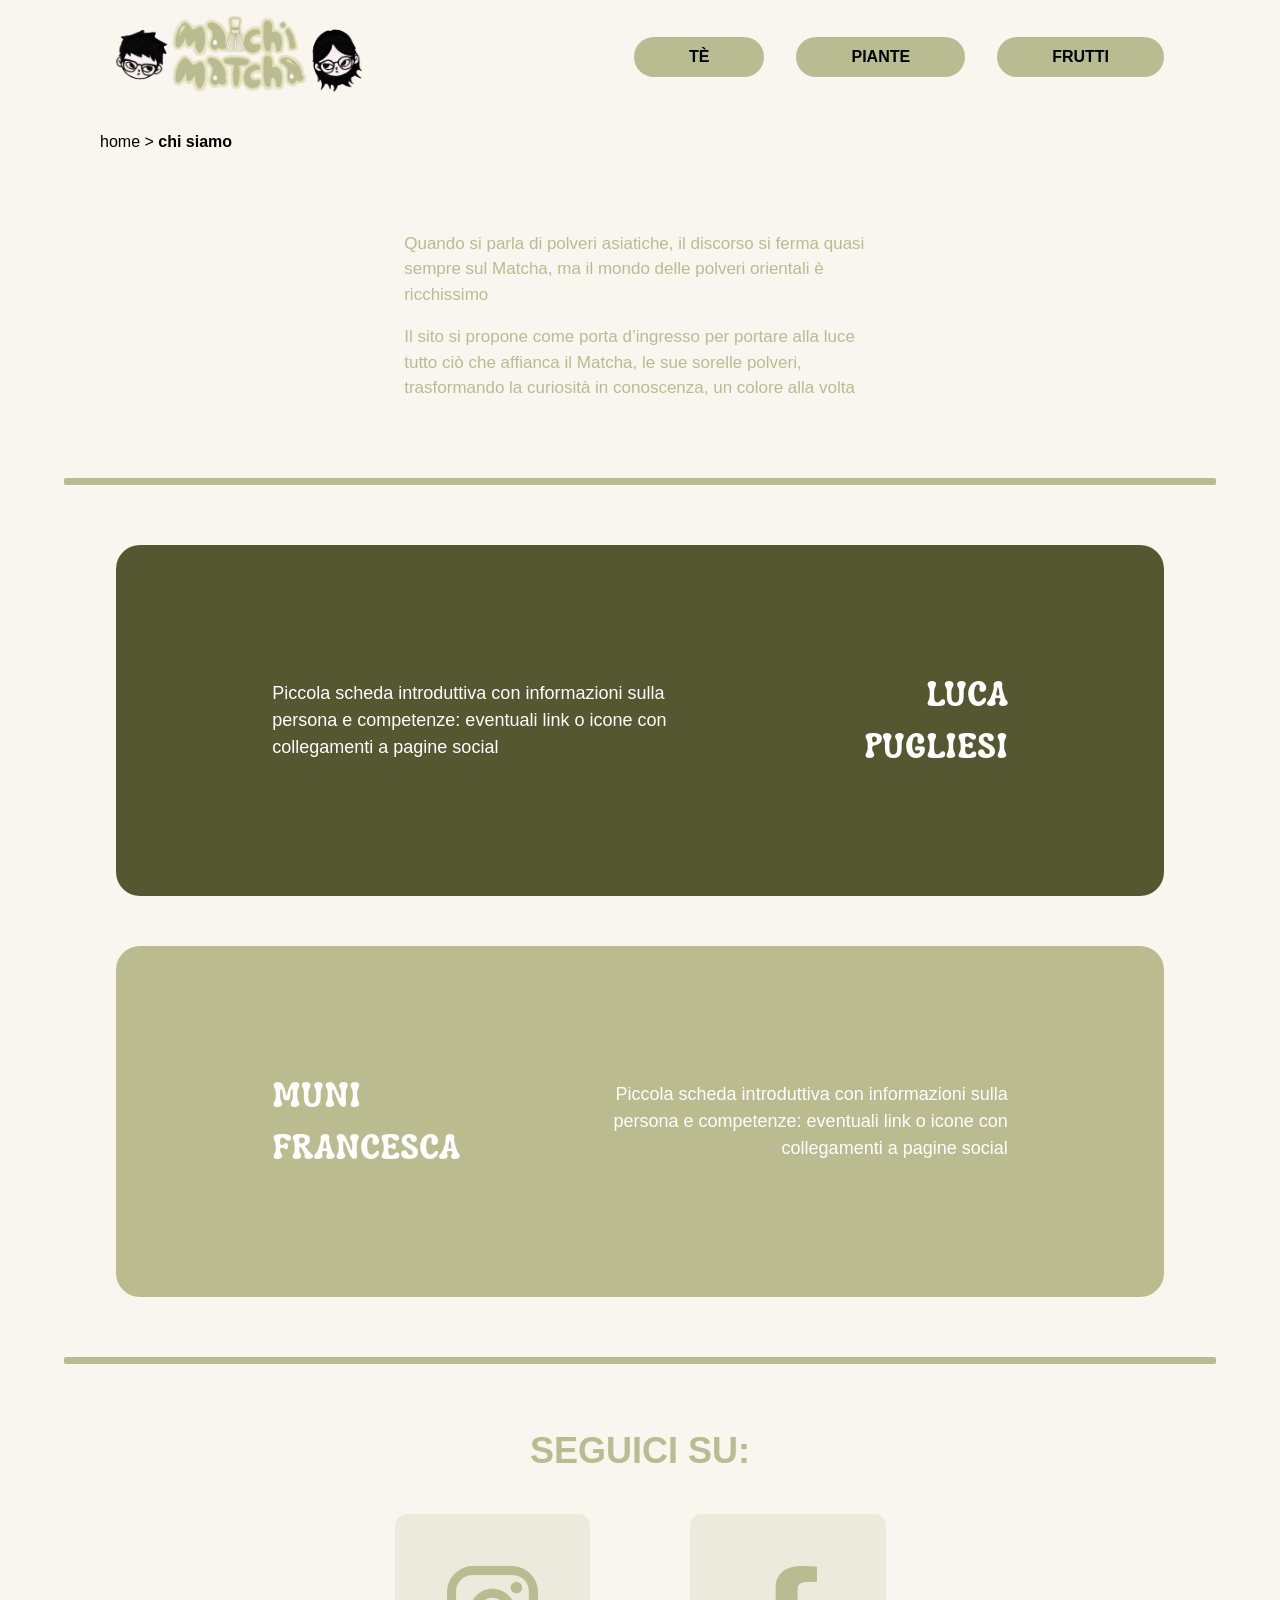
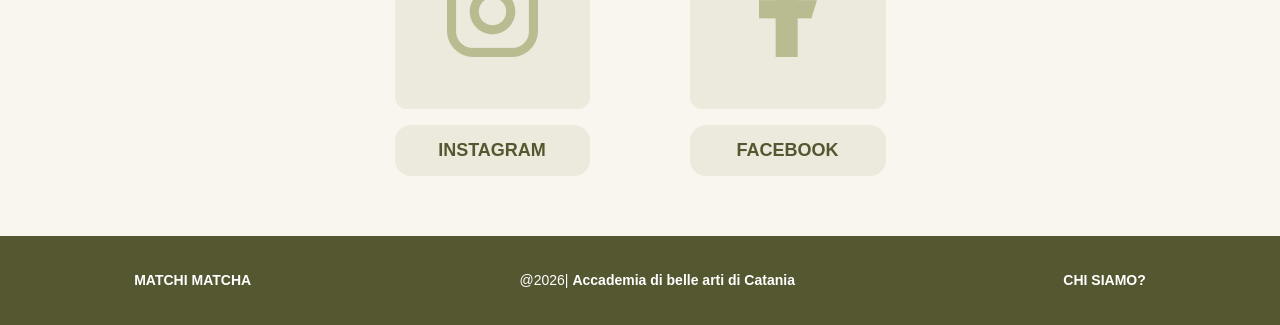
==== commit 6748dace: "Add files via upload" ====
--- a/chi-siamo.html
+++ b/chi-siamo.html
@@ -16,19 +16,26 @@
     </div>
     <nav>
         <ul>
-            <li><a href="tea.html">TEA</a></li>
-            <li><a href="plant.html">PLANT</a></li>
-            <li><a href="fruit.html">FRUIT</a></li>
+            <li><a href="tea.html">TÈ</a></li>
+            <li><a href="plant.html">PIANTE</a></li>
+            <li><a href="fruit.html">FRUTTI</a></li>
         </ul>
     </nav>
     <nav id="menu-mobile">
         <ul>
-            <li><a href="tea.html">TEA</a></li>
-            <li><a href="plant.html">PLANT</a></li>
-            <li><a href="fruit.html">FRUIT</a></li>
+            <li><a href="tea.html">TÈ</a></li>
+            <li><a href="plant.html">PIANTE</a></li>
+            <li><a href="fruit.html">FRUTTI</a></li>
         </ul>
     </nav>
 </header>
+
+<div class="pane">
+    <a class="home" href="index.html">home >
+    </a>
+    <a  style="font-weight: bold;" class="chi siamo" href="chi-siamo.html"> chi siamo
+    </a>
+</div>
 
     <section class="testo_introduttivo">
         <div>
@@ -42,10 +49,10 @@
     <section class="schede_contatti">
         <div class="luca">
             <p>Piccola scheda introduttiva con informazioni sulla persona e competenze: eventuali link o icone con collegamenti a pagine social</p>
-            <h2>LUCA PUGLIESI</h2>
+            <h2 style="font-family: luckybones;">LUCA PUGLIESI</h2>
         </div>
         <div class="francesca">
-            <h2>MUNI FRANCESCA</h2>
+            <h2 style="font-family: luckybones;">MUNI FRANCESCA</h2>
             <p>Piccola scheda introduttiva con informazioni sulla persona e competenze: eventuali link o icone con collegamenti a pagine social</p>
         </div>
     </section>
@@ -72,10 +79,10 @@
         </div>
     </section>
 
-    <footer>
-        <p>MATCHI MATCHA</p>
-        <p>@2026| <a href="https://www.abacatania.it/">Accademia di belle arti di Catania</a></p>
-        <p><a href="chi-siamo.html">CHI SIAMO?</a></p>
+    <footer style="background-color: #555731;">
+        <p style="color: white;"> <a style="color: white;" href="index.html">MATCHI MATCHA </a></p>
+        <p style="color: white;">@2026| <a style="color: white;"href="https://www.abacatania.it/">Accademia di belle arti di Catania</a></p>
+        <p style="color: white;"><a style="color: white;" href="chi-siamo.html">CHI SIAMO?</a></p>
     </footer>
 </body>
-</html>+</html>
--- a/css/style.css
+++ b/css/style.css
@@ -1,7 +1,19 @@
 body{
     margin: 0px;
     background-color:#F9F5EF;
-      font-family: 'Franklin Gothic Medium', 'Arial Narrow', Arial, sans-serif;
+  font-family: "Nunito", sans-serif;
+  font-optical-sizing: auto;
+  font-weight: weight;
+  font-style: normal;
+}
+
+@font-face {
+    font-family: "LuckyBones";
+    src: url("/font/Luckybones-Bold.otf") format("opentype");
+}
+
+p,h2, h3, a{
+    line-height: 150%;
 }
 
 header{
@@ -13,7 +25,9 @@
     
 }
 
-
+.pane{
+margin: 16px 100px ;
+}
 
 header img {
     width: 245.88px;
@@ -36,6 +50,12 @@
     overflow: hidden;
     cursor: pointer;
     transition: background-color 0.4s ease, box-shadow 0.4s ease;
+}
+
+header nav ul li a.active {
+    background-color: #8B8E5F;
+    box-shadow: 0 4.5px 4px rgba(131, 134, 81, 0.5);
+    color: white;
 }
 
 header nav ul li:hover a {
@@ -185,6 +205,13 @@
     margin: 60px 116px;
 }
 
+
+
+.polveri_tea {
+    margin: 60px 116px;
+}
+
+
 .polveri_griglia {
     display: grid;
     grid-template-columns: repeat(3, 234px);
@@ -199,11 +226,36 @@
     transition: transform 0.4s cubic-bezier(0.16, 1, 0.3, 1);
 }
 
+.polveri_griglia_tea {
+    display: grid;
+    grid-template-columns: repeat(2, 234px);
+    column-gap: 60px;
+    row-gap: 20px;
+    justify-content: center;
+}
+
+.polveri_griglia_tea div {
+    text-align: center;
+    position: relative;
+    transition: transform 0.4s cubic-bezier(0.16, 1, 0.3, 1);
+}
+
 .polveri_griglia div:hover {
     transform: translateY(-8px);
 }
 
 .polveri_griglia div img {
+    width: 234px;
+    height: 200px;
+    border-radius: 16px;
+    object-fit: cover;
+}
+
+.polveri_griglia_tea div:hover {
+    transform: translateY(-8px);
+}
+
+.polveri_griglia_tea div img {
     width: 234px;
     height: 200px;
     border-radius: 16px;
@@ -225,11 +277,37 @@
     margin: 0px;
     box-sizing: border-box;
 }
+
+.polveri_griglia_tea div p {
+   
+    font-size: 20px;
+    letter-spacing: -1.1%;
+    line-height: 150%;
+    background-color: white;
+    opacity: 80%;
+    width: 100%;
+    padding: 12px 0px;
+    border-radius: 0px 0px 16px 16px;
+    position: absolute;
+    bottom: 3.3px;
+    left: 0px;
+    margin: 0px;
+    box-sizing: border-box;
+}
 .polveri_griglia div p:hover{
     color:#555731;
 }
 
 .polveri_griglia a {
+    text-decoration: none;
+    color: black;
+}
+
+.polveri_griglia_tea div p:hover{
+    color:#555731;
+}
+
+.polveri_griglia_tea a {
     text-decoration: none;
     color: black;
 }
@@ -278,6 +356,7 @@
 footer a {
     text-decoration: none;
     color: black;
+    font-weight: bold;
 }
 
 
@@ -319,6 +398,9 @@
         margin: 40px 40px;
     }
 
+     .polveri_tea {
+        margin: 40px 40px;
+    }
     .polveri_griglia {
         grid-template-columns: repeat(3, 1fr);
         column-gap: 30px;
@@ -327,8 +409,23 @@
     .polveri_griglia div img {
         width: 100%;
         height: auto;
-    }
-
+            width: 234px;
+       height: 200px;
+        object-fit: cover;
+    }
+
+        .polveri_griglia_tea {
+        grid-template-columns: repeat(2, 234px);
+        column-gap: 30px;
+        justify-content: center;
+    }
+
+    .polveri_griglia_tea div img {
+        width: 100%;
+        height: auto;
+        aspect-ratio: 234 / 200;
+        object-fit: cover;
+    }
     .ricetta_contenuto {
         padding: 30px 40px;
         align-items: center;
@@ -519,6 +616,9 @@
     .polveri {
         margin: 30px 20px;
     }
+      .polveri_tea {
+        margin: 30px 20px;
+    }
 
     .polveri_griglia {
         grid-template-columns: repeat(2, 1fr);
@@ -535,6 +635,25 @@
     }
 
     .polveri_griglia div p {
+        font-size: 13px;
+    }
+
+    .polveri_griglia_tea {
+        grid-template-columns: repeat(2, 160px);
+        column-gap: 16px;
+        row-gap: 16px;
+        justify-content: center;
+    }
+
+    .polveri_griglia_tea div img {
+        width: 100%;
+        height: auto;
+        aspect-ratio: 234 / 200;
+        object-fit: cover;
+        border-radius: 16px;
+    }
+
+    .polveri_griglia_tea div p {
         font-size: 13px;
     }
 
@@ -1539,6 +1658,7 @@
     font-size: 17px;
     color: #761414;
     margin: 0px;
+    padding: 4px 0px;
 }
 
 .sottotitolo {
@@ -1567,6 +1687,8 @@
 
 .descrizione_polvere p {
     font-size: 18px;
+    line-height: 150%;
+    max-width: 600px; /*non lo so, sono insicura*/
 }
 
 .descrizione_centrale_tea {
@@ -1575,6 +1697,7 @@
     flex-direction: row;
     justify-content: space-between;
     align-items: center;
+    
 }
 
 .descrizione_centrale_tea h3 {
@@ -1588,6 +1711,8 @@
     font-size: 18px;
     margin: 0px;
     width: 50%;
+    
+    
 }
 
 .descrizione_centrale_tea img {
@@ -1692,6 +1817,22 @@
     margin-bottom: 8px;
 }
 
+@media (max-width: 1300px) {
+  .descrizione_centrale_tea {
+    
+        gap: 24px;
+        align-items: flex-start;
+        
+    }
+        .descrizione_centrale_tea img {
+        width: 50%;
+        max-width: 100%;
+        height: 200px;
+        object-fit: cover;
+    }
+}
+
+
 @media (max-width: 768px) {
 
     .titolo_pagina_tea div {
@@ -1862,6 +2003,7 @@
     font-size: 17px;
     color: #761414;
     margin: 0px;
+        padding: 4px 0px;
 }
 
 
@@ -2190,6 +2332,7 @@
     font-size: 17px;
     color: #761414;
     margin: 0px;
+        padding: 4px 0px;
 }
 
 .sottotitolo {
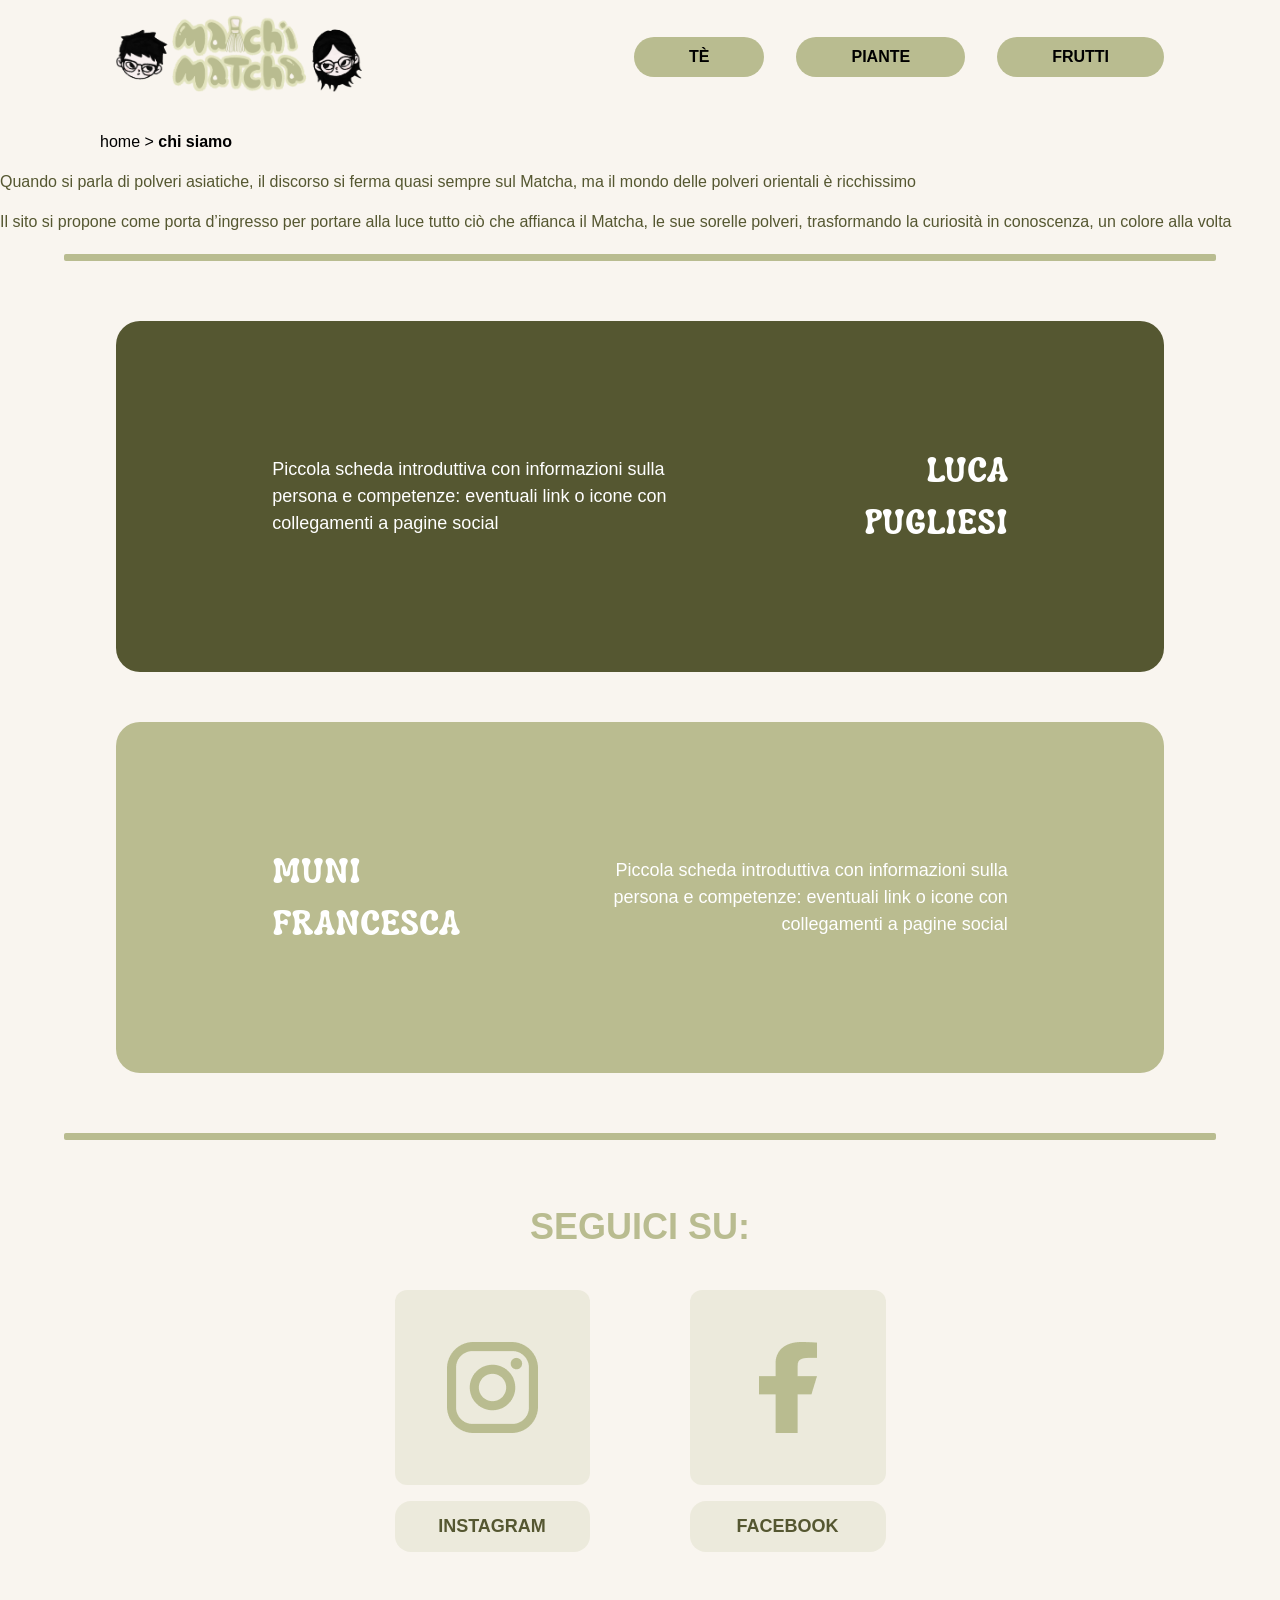
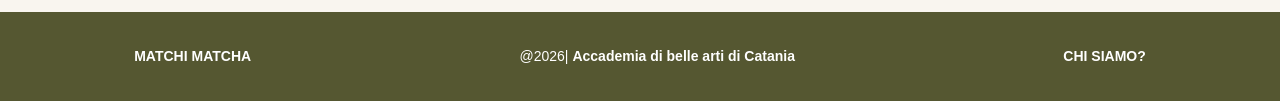
==== commit d852cee0: "Update chi-siamo.html" ====
--- a/chi-siamo.html
+++ b/chi-siamo.html
@@ -37,10 +37,10 @@
     </a>
 </div>
 
-    <section class="testo_introduttivo">
+    <section>
         <div>
-            <p>Quando si parla di polveri asiatiche, il discorso si ferma quasi sempre sul Matcha, ma il mondo delle polveri orientali è ricchissimo</p>
-            <p>Il sito si propone come porta d’ingresso per portare alla luce tutto ciò che affianca il Matcha, le sue sorelle polveri, trasformando la curiosità in conoscenza, un colore alla volta</p>
+            <p style="color:#555731;" >Quando si parla di polveri asiatiche, il discorso si ferma quasi sempre sul Matcha, ma il mondo delle polveri orientali è ricchissimo</p>
+            <p style="color:#555731;" >Il sito si propone come porta d’ingresso per portare alla luce tutto ciò che affianca il Matcha, le sue sorelle polveri, trasformando la curiosità in conoscenza, un colore alla volta</p>
         </div>
     </section>
 
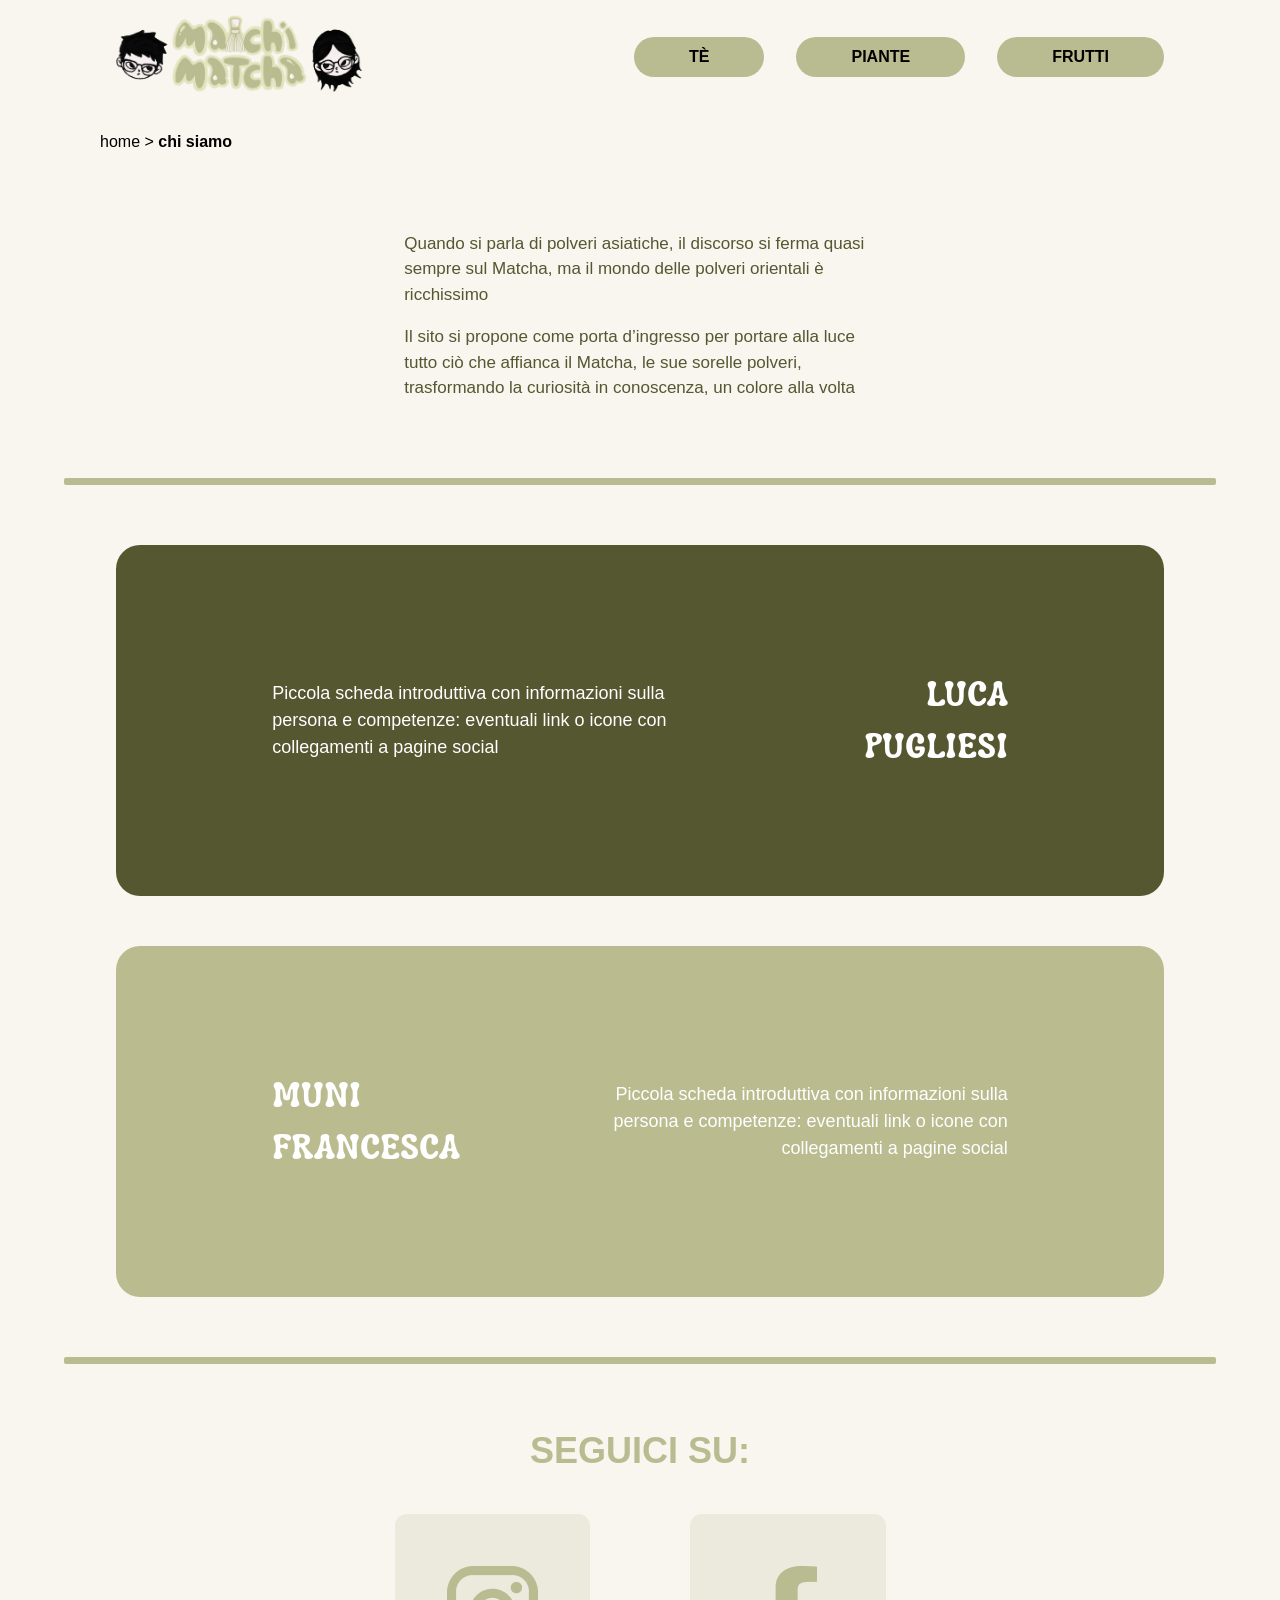
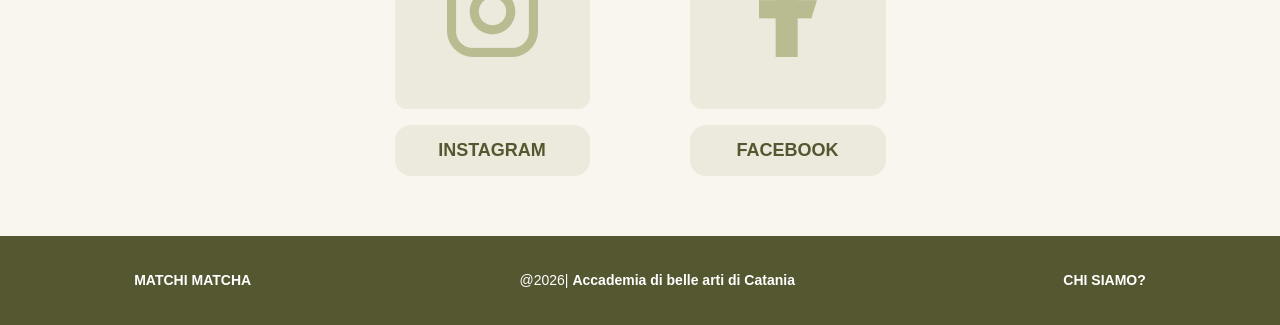
==== commit db7c6874: "Add files via upload" ====
--- a/chi-siamo.html
+++ b/chi-siamo.html
@@ -37,7 +37,7 @@
     </a>
 </div>
 
-    <section>
+    <section class="testo_introduttivo">
         <div>
             <p style="color:#555731;" >Quando si parla di polveri asiatiche, il discorso si ferma quasi sempre sul Matcha, ma il mondo delle polveri orientali è ricchissimo</p>
             <p style="color:#555731;" >Il sito si propone come porta d’ingresso per portare alla luce tutto ciò che affianca il Matcha, le sue sorelle polveri, trasformando la curiosità in conoscenza, un colore alla volta</p>
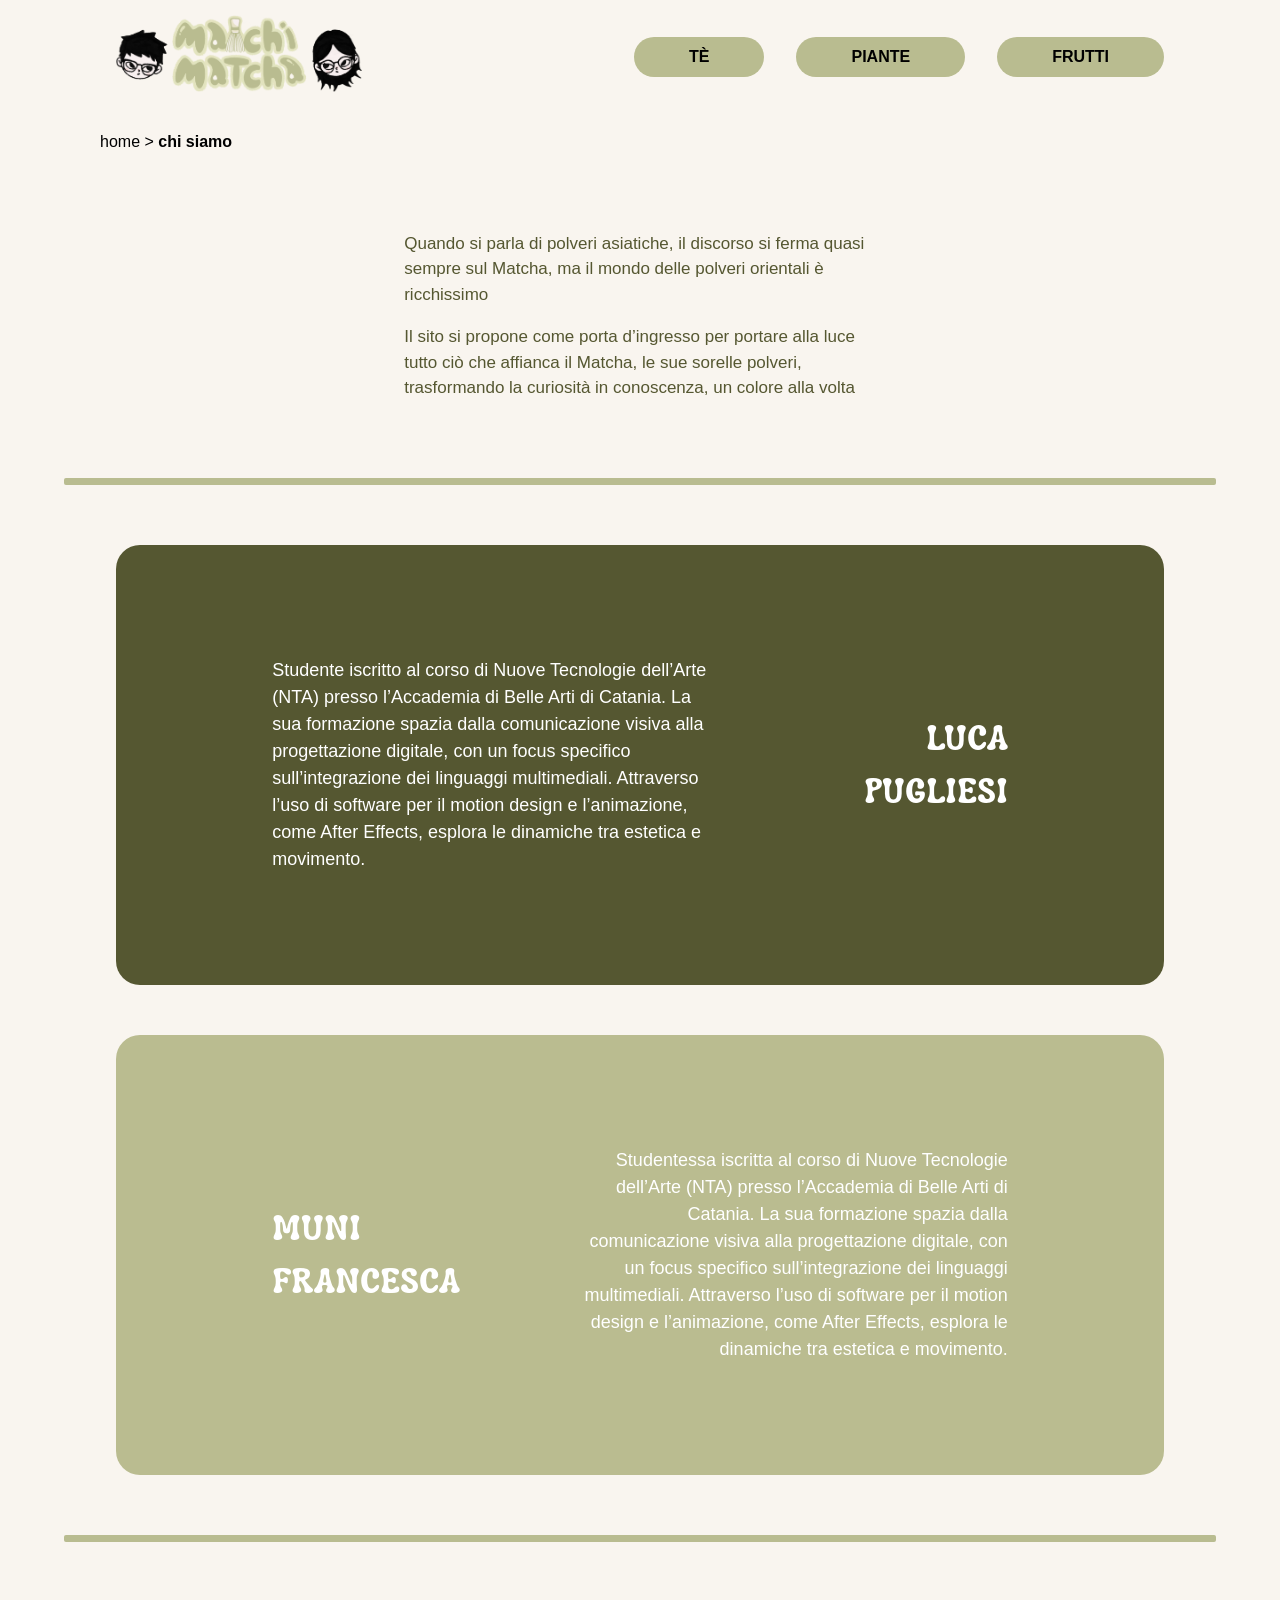
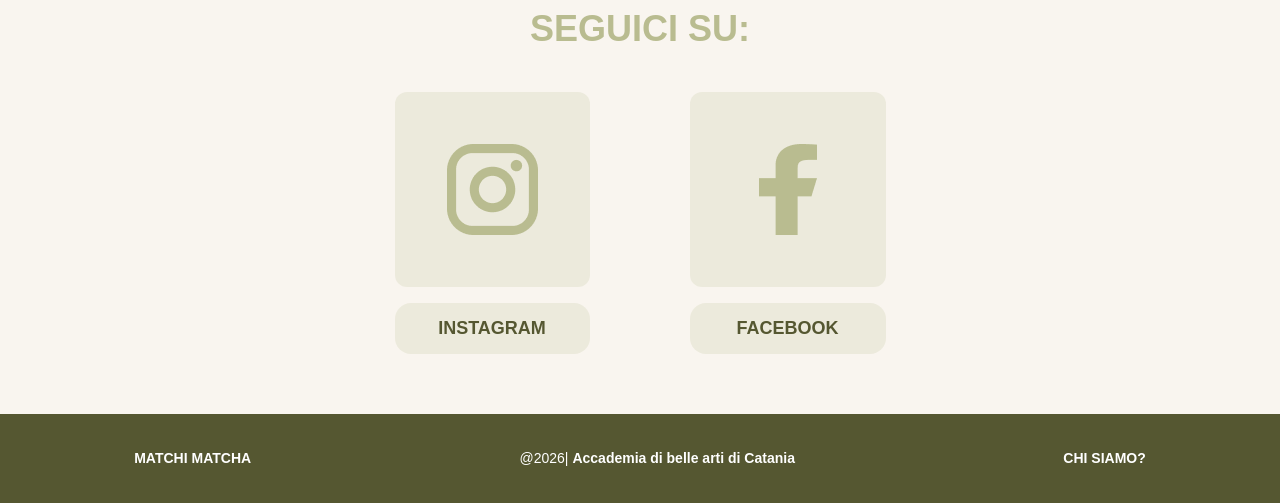
==== commit 97c0c433: "Update chi-siamo.html" ====
--- a/chi-siamo.html
+++ b/chi-siamo.html
@@ -48,12 +48,12 @@
 
     <section class="schede_contatti">
         <div class="luca">
-            <p>Piccola scheda introduttiva con informazioni sulla persona e competenze: eventuali link o icone con collegamenti a pagine social</p>
+            <p>Studente iscritto al corso di Nuove Tecnologie dell’Arte (NTA) presso l’Accademia di Belle Arti di Catania. La sua formazione spazia dalla comunicazione visiva alla progettazione digitale, con un focus specifico sull’integrazione dei linguaggi multimediali. Attraverso l’uso  di software per il motion design e l’animazione, come After Effects, esplora le dinamiche tra estetica e movimento.</p>
             <h2 style="font-family: luckybones;">LUCA PUGLIESI</h2>
         </div>
         <div class="francesca">
             <h2 style="font-family: luckybones;">MUNI FRANCESCA</h2>
-            <p>Piccola scheda introduttiva con informazioni sulla persona e competenze: eventuali link o icone con collegamenti a pagine social</p>
+            <p>Studentessa iscritta al corso di Nuove Tecnologie dell’Arte (NTA) presso l’Accademia di Belle Arti di Catania. La sua formazione spazia dalla comunicazione visiva alla progettazione digitale, con un focus specifico sull’integrazione dei linguaggi multimediali. Attraverso l’uso  di software per il motion design e l’animazione, come After Effects, esplora le dinamiche tra estetica e movimento.</p>
         </div>
     </section>
 
@@ -63,14 +63,14 @@
         <h3>SEGUICI SU:</h3>
         <div class="social_griglia">
              <div>
-            <a href="" class="instagram">
+            <a href="https://www.instagram.com/abacatania/" class="instagram">
                 <img src="img/instagram.png" alt="Instagram">
                 <div class="testo">
                     <p>INSTAGRAM</p>
                 </div>
                  </a>
           </div>
-            <a href="" class="facebook">
+            <a href="https://www.facebook.com/abacatania/?locale=it_IT" class="facebook">
                 <img src="img/facebook.png" alt="Facebook">
                 <div class="testo">
                     <p>FACEBOOK</p>
--- a/css/style.css
+++ b/css/style.css
@@ -9,7 +9,7 @@
 
 @font-face {
     font-family: "LuckyBones";
-    src: url("/font/Luckybones-Bold.otf") format("opentype");
+    src: url("../font/Luckybones-Bold.otf") format("opentype");
 }
 
 p,h2, h3, a{
@@ -581,7 +581,7 @@
     text-align: center;
 }
 
-    .separatore {
+    .separatore_verde {
         margin: 20px 20px;
     }
 
